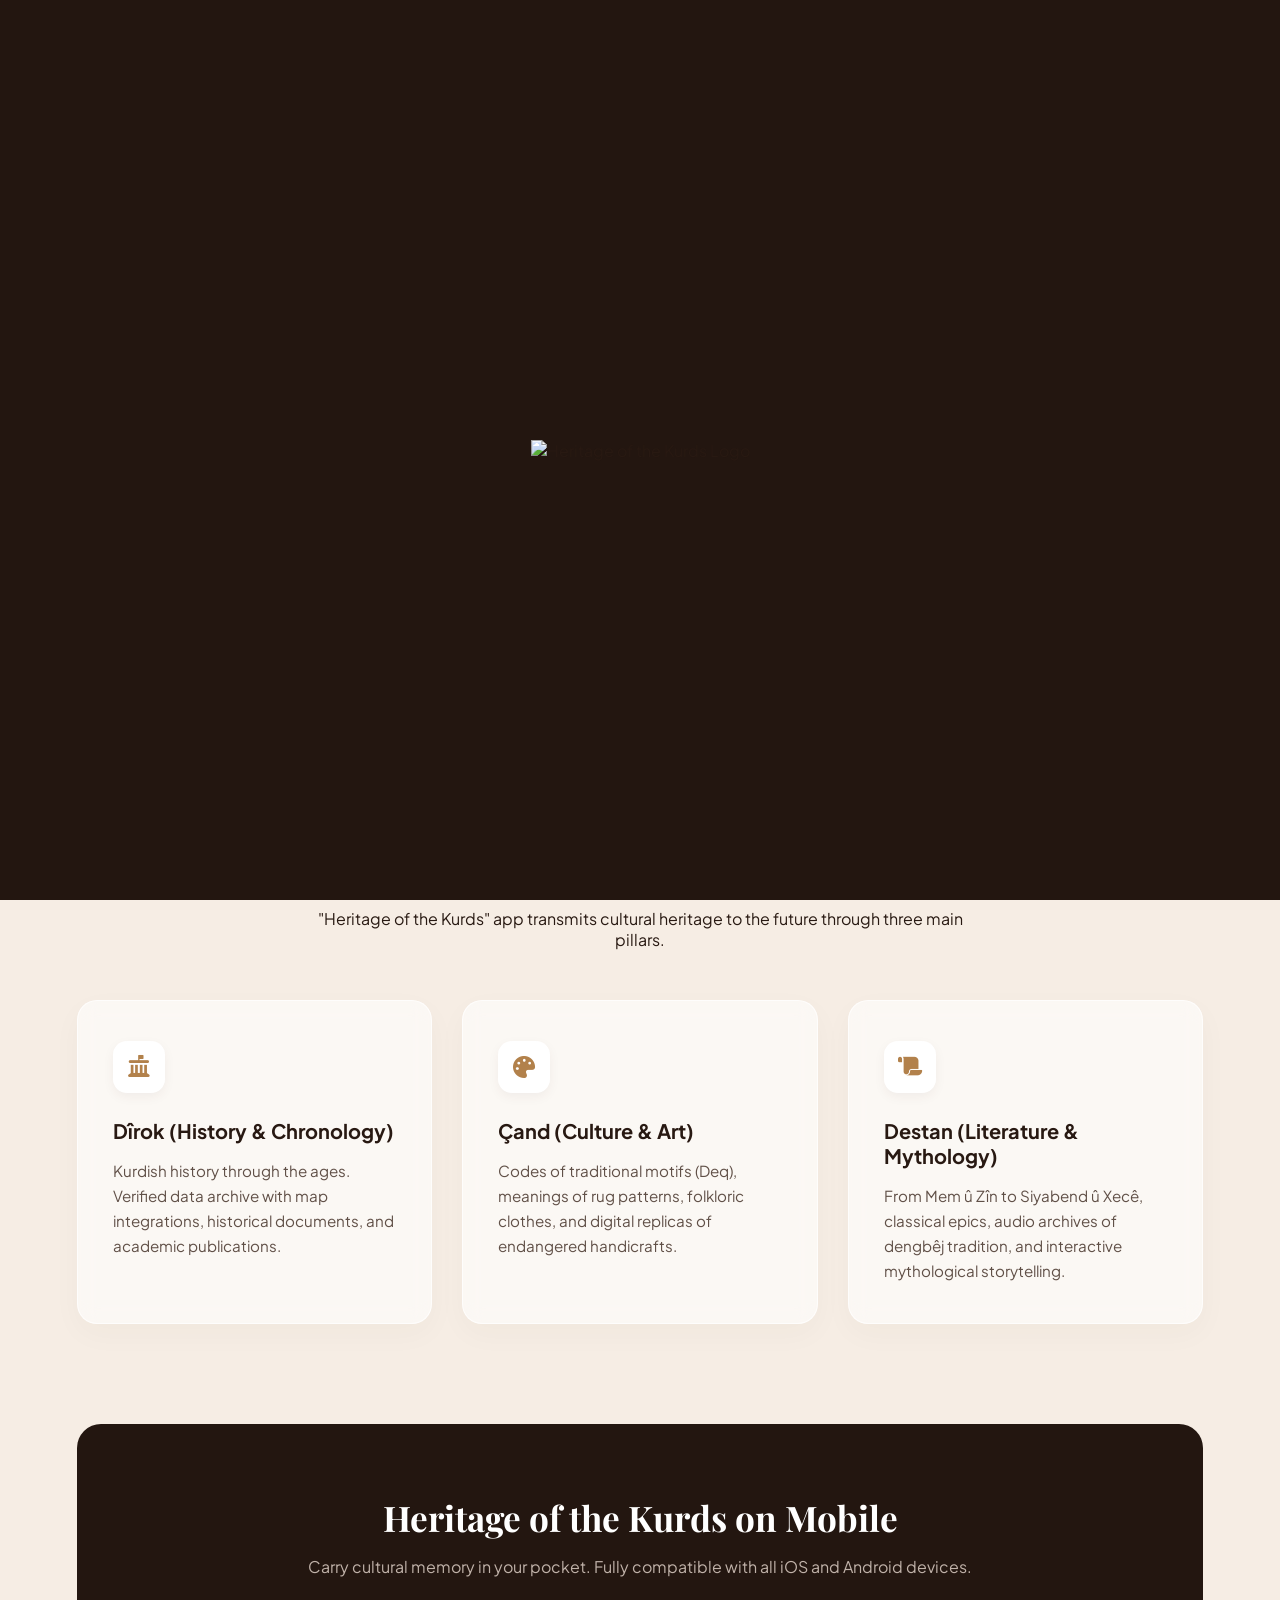
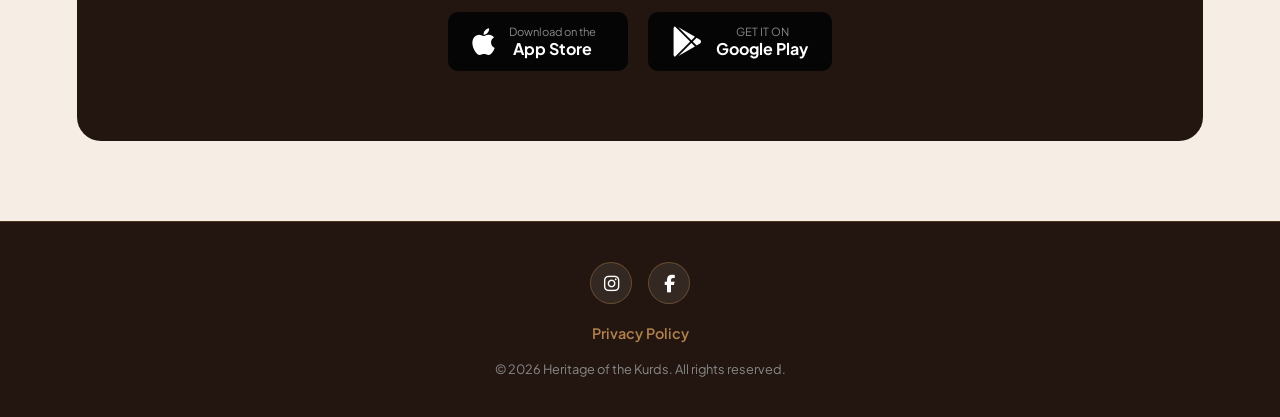
==== index.html @ 9a7c4989 "Gizlilik politikası eklendi" ====
<!DOCTYPE html>
<html lang="en">
<head>
    <meta charset="UTF-8">
    <meta name="viewport" content="width=device-width, initial-scale=1.0">
    <title>Heritage of the Kurds</title>
  
    <meta name="description" content="Heritage of the Kurds - Discover cultural heritage and history.">
    <meta name="robots" content="index, follow">
    <link rel="icon" type="image/x-icon" href="untitled design.png">
    
    <link href="https://fonts.googleapis.com/css2?family=Playfair+Display:ital,wght@0,400;0,700;1,400&family=Plus+Jakarta+Sans:wght@300;400;500;600;700&display=swap" rel="stylesheet">
    <link rel="stylesheet" href="https://cdnjs.cloudflare.com/ajax/libs/font-awesome/6.4.0/css/all.min.css">
    
    <link rel="stylesheet" href="styles.css">
</head>
<body>

    <!-- Splash Screen / Açılış Ekranı -->
    <div id="splash-screen">
        <img src="untitled design.png" alt="Heritage of the Kurds Logo" class="splash-logo">
    </div>

    <div class="kilim-background-canvas"></div>
    <div class="gradient-overlay-canvas"></div>

    <header class="main-header">
        <div class="brand-identity">
            <div class="brand-logo-svg">
                <svg viewBox="0 0 100 100">
                    <path d="M20,90 V45 A30,30 0 0,1 80,45 V90" fill="none" stroke="#b2814b" stroke-width="5.5"/>
                    <path d="M35,90 V50 A15,15 0 0,1 65,50 V90" fill="none" stroke="#b2814b" stroke-width="3.5"/>
                    <circle cx="50" cy="12" r="6" fill="#b2814b"/>
                </svg>
            </div>
            <div class="brand-text">
                <span class="brand-main">HERITAGE OF THE KURDS</span>
                <span class="brand-sub" data-i18n="brand_sub">KURDISH HERITAGE PORTAL</span>
            </div>
        </div>

        <nav class="navigation-menu">
            <ul class="nav-list">
                <li><a href="#ana-sayfa" class="nav-item active" data-i18n="nav_home">Home</a></li>
                <li><a href="#moduller" class="nav-item" data-i18n="nav_features">Platform Features</a></li>
                <li><a href="#indirme" class="nav-item" data-i18n="nav_download">Download App</a></li>
            </ul>
        </nav>

        <div class="language-dropdown-wrapper">
            <button class="lang-trigger-btn" onclick="toggleLangMenu(event)">
                <i class="fa-solid fa-globe"></i> 
                <span id="current-lang-text">English</span> 
                <i class="fa-solid fa-chevron-down"></i>
            </button>
            
            <div class="lang-dropdown-menu" id="langMenu">
                <a href="#" class="lang-opt" data-lang="KBR" data-title="Kurdi ( بادینی )">Kurdi ( بادینی )</a>
                <a href="#" class="lang-opt" data-lang="KSR" data-title="Kurdi ( سورانی )">Kurdi ( سورانی )</a>
                <a href="#" class="lang-opt" data-lang="AR" data-title="عربي">عربي</a>
                <a href="#" class="lang-opt" data-lang="TR" data-title="Türkçe">Türkçe</a>
                <a href="#" class="lang-opt active" data-lang="EN" data-title="English">English</a>
            </div>
        </div>
    </header>

    <section id="ana-sayfa" class="hero-showcase">
        <div class="hero-left-billboard">
            <div class="badge-announcement" data-i18n="hero_badge">Next Generation Digital Archive Platform</div>
            <h1 data-i18n="hero_title">HERITAGE OF A NATION,<br><span class="highlight-text">CARRIED TO THE FUTURE.</span></h1>
            <p data-i18n="hero_desc">We revitalize thousands of years of Kurdish culture, deep-rooted oral literature, unique handicrafts, and historical chronology in the digital world. Join us on this journey to leave a mark on the future, discover a rich heritage, and introduce these values to the world.</p>
            
            <div class="hero-action-cluster">
                <a href="#indirme" class="action-btn-primary"><i class="fa-solid fa-cloud-arrow-down"></i> <span data-i18n="btn_discover">Discover App</span></a>
                <a href="#moduller" class="action-btn-secondary" data-i18n="btn_features">Explore Features</a>
            </div>

            <div class="kurdish-sun-vector-bg">☀️</div>
        </div>

        <div class="hero-right-mockups">
            <div class="multidevice-viewport">
                <div class="window-frame desktop-frame">
                    <img src="https://images.unsplash.com/photo-1457369804613-52c61a468e7d?auto=format&fit=crop&w=1000&q=80" alt="Kadim Belgeler ve Tarih Arşivi" class="screenshot-img">
                </div>
                <div class="window-frame phone-frame">
                    <img src="kurds-ii-22.png" alt="Tarihi Coğrafya ve Hafıza" class="screenshot-img">
                </div>
            </div>
        </div>
    </section>

    <section id="moduller" class="core-modules-section">
        <div class="section-header-center">
            <h2 data-i18n="mod_sec_title">App Content & Digital Layers</h2>
            <p data-i18n="mod_sec_desc">"Heritage of the Kurds" app transmits cultural heritage to the future through three main pillars.</p>
        </div>

        <div class="modules-showcase-grid">
            <div class="module-glass-card">
                <div class="module-badge-icon"><i class="fa-solid fa-landmark-flag"></i></div>
                <h3 data-i18n="mod_1_title">Dîrok (History & Chronology)</h3>
                <p data-i18n="mod_1_desc">Kurdish history through the ages. Verified data archive with map integrations, historical documents, and academic publications.</p>
            </div>

            <div class="module-glass-card">
                <div class="module-badge-icon"><i class="fa-solid fa-palette"></i></div>
                <h3 data-i18n="mod_2_title">Çand (Culture & Art)</h3>
                <p data-i18n="mod_2_desc">Codes of traditional motifs (Deq), meanings of rug patterns, folkloric clothes, and digital replicas of endangered handicrafts.</p>
            </div>

            <div class="module-glass-card">
                <div class="module-badge-icon"><i class="fa-solid fa-scroll"></i></div>
                <h3 data-i18n="mod_3_title">Destan (Literature & Mythology)</h3>
                <p data-i18n="mod_3_desc">From Mem û Zîn to Siyabend û Xecê, classical epics, audio archives of dengbêj tradition, and interactive mythological storytelling.</p>
            </div>
        </div>
    </section>

    <section id="indirme" class="app-download-jumbotron">
        <div class="jumbotron-inner">
            <h2 data-i18n="app_sec_title">Heritage of the Kurds on Mobile</h2>
            <p data-i18n="app_sec_desc">Carry cultural memory in your pocket. Fully compatible with all iOS and Android devices.</p>
            
            <div class="app-market-badges">
                <a href="#" class="market-badge-link">
                    <i class="fa-brands fa-apple"></i>
                    <div class="badge-text-strings">
                        <span>Download on the</span>
                        <strong>App Store</strong>
                    </div>
                </a>
                <a href="#" class="market-badge-link">
                    <i class="fa-brands fa-google-play"></i>
                    <div class="badge-text-strings">
                        <span>GET IT ON</span>
                        <strong>Google Play</strong>
                    </div>
                </a>
            </div>
        </div>
    </section>

    <!-- Footer Section -->
    <footer class="main-footer">
        <div class="footer-content">
            <div class="footer-socials">
                <a href="https://www.instagram.com/heritageofthekurds" rel="noopener noreferrer" aria-label="Instagram"><i class="fa-brands fa-instagram"></i></a>
                <a href="https://www.facebook.com/share/1KEZ8xLC3k/" rel="noopener noreferrer" aria-label="Facebook"><i class="fa-brands fa-facebook-f"></i></a>
            </div>
            <div class="footer-links">
                <a href="privacy.html" data-i18n="footer_privacy">Privacy Policy</a>
            </div>
            <p class="footer-copy">&copy; 2026 Heritage of the Kurds. All rights reserved.</p>
        </div>
    </footer>

    <!-- Privacy Policy Modal -->
    <div id="privacy-modal" class="modal-overlay">
        <div class="modal-box">
            <button class="modal-close-btn" onclick="closePrivacyModal()">&times;</button>
            <h3 data-i18n="privacy_modal_title">Privacy Policy</h3>
            <div class="modal-body" data-i18n="privacy_modal_body">
                <p>Welcome to Heritage of the Kurds. We value your privacy and are committed to protecting your personal data.</p>
                <p>We do not track or sell your personal information. Data collected through mobile applications is used strictly to enhance your user experience and preserve digital archive accessibility.</p>
            </div>
        </div>
    </div>

    <script>
        // Splash Screen Timer
        window.addEventListener('load', () => {
            setTimeout(() => {
                const splash = document.getElementById('splash-screen');
                if (splash) {
                    splash.classList.add('hide');
                }
            }, 2500);
        });

        // Privacy Policy Modal Controls
        function openPrivacyModal(e) {
            e.preventDefault();
            document.getElementById('privacy-modal').classList.add('show');
        }

        function closePrivacyModal() {
            document.getElementById('privacy-modal').classList.remove('show');
        }

        const translations = {
            "KBR": {
                "brand_sub": "PORTALA MÎRASA KURDÎ",
                "nav_home": "Malper",
                "nav_features": "Taybetmendî",
                "nav_download": "Daxistin",
                "hero_badge": "Platforma Arşîva Dîjîtal a Nifşê Nû",
                "hero_title": "MÎRASÊ MÎLLETEKÎ, <br><span class='highlight-text'>TÊ VEGUHASTIN BÛ PAŞEROJÊ.</span>",
                "hero_desc": "Em çanda Kurdî ya bi hezaransalî, edebiyata devkî ya kûr, hunerên destan yên bêhemta û kronolojiya dîrokî di cîhana dîjîtal de ji nû ve zindî dikin. Ji bo ku hûn şopekê li paşerojê bihêlin, mîraseke dewlemend keşf bikin û van nirxan di cîhanê de bidin nasîn, hûn jî beşdarî vê rêwîtiyê bibin.",
                "btn_discover": "Aplikasyonê Keşf Bikin",
                "btn_features": "Taybetmendiyan Binihêrin",
                "mod_sec_title": "Naveroka Sepanê & Qatên Dîjîtal",
                "mod_sec_desc": "Serlêdana 'Heritage of the Kurds' mirasa çandî bi sê stûnên sereke veduhêze paşerojê.",
                "mod_1_title": "Dîrok (Tarih û Kronolojî)",
                "mod_1_desc": "Dîroka Kurdan di nav serdeman de. Arşîva daneyan bi nexşe, belgeyên dîrokî û weşanan.",
                "mod_2_title": "Çand (Kültür û Huner)",
                "mod_2_desc": "Şîfreyên motîfên kevneşopî (Deq), wateya şêweyên kîlîman û cil û bergên folklorî.",
                "mod_3_title": "Destan (Edebiyat û Mîtolojî)",
                "mod_3_desc": "Ji Mem û Zînê heta Siyabend û Xecê destanên klasîk û arşîvên dengbêjiyê.",
                "app_sec_title": "Heritage of the Kurds Di Cîhana Mobil De",
                "app_sec_desc": "Hafızaya çandî di bêrîka xwe de hilgirin. Ji bo hemî amûrên iOS û Android-ê hevaheng e.",
                "footer_privacy": "Siyaseta Siyasî",
                "privacy_modal_title": "Siyaseta Siyasî",
                "privacy_modal_body": "<p>Bi xêr hatin Heritage of the Kurds. Em ji bo parastina agahdariyên we yên kesane girîngiyê didin emniyeta we.</p>"
            },
            "KSR": {
                "brand_sub": "پۆرتال ی کەلەپووری کوردی",
                "nav_home": "ماڵەوە",
                "nav_features": "تایبەتمەندییەکان",
                "nav_download": "داگرتن",
                "hero_badge": "پلاتفۆرمی ئەرشیفی دیجیتاڵی نەوەی نوێ",
                "hero_title": "کەلەپووری نەتەوەیەک، <br><span class='highlight-text'>دەگوێزرێتەوە بۆ داهاتوو.</span>",
                "hero_desc": "ئێمە کەلتووری هەزاران ساڵەی کوردی، ئەدەبی زارەکی ڕەسەن، دەستکردە ناوازەکان و مێژووی دێرین لە جیهانی دیجیتاڵیدا نوێ دەکەینەوە. بۆ ئەوەی ڕێچکەیەک بۆ داهاتوو جێبهێڵیت، کەلەپوورێکی دەوڵەمەند بدۆزیتەوە و ئەم بەهایانە بە جیهان بناسێنیت، تەواوی ئەم گەشتە بپڕێنەوە.",
                "btn_discover": "ئەپڵیکەیشنەکە بدۆزەرەوە",
                "btn_features": "تایبەتمەندییەکان ببینە",
                "mod_sec_title": "ناوەرۆکی ئەپ و چێنە دیجیتاڵییەکان",
                "mod_sec_desc": "ئەپڵیکەیشنی 'Heritage of the Kurds' کەلەپووری ڕەوشەنبیری لە ڕێگەی سێ کۆڵەکەی سەرەکییەوە دەگوێزێتەوە.",
                "mod_1_title": "مێژوو (Tarih û Kronolojî)",
                "mod_1_desc": "مێژووی کورد لە سەردەمەکاندا. ئەرشیفی بەڵگەنامە مێژووییەکان و نەخشەکان.",
                "mod_2_title": "کەلتوور (Kültür û Huner)",
                "mod_2_desc": "کۆدەکانی نەخشی نەریتی (دەق)، واتا کێشراوەکانی بەرماڵ و جلی فۆلکلۆری.",
                "mod_3_title": "داستان (Edebiyat û Mîtolojî)",
                "mod_3_desc": "لە مەملەکەت و ژینەوە تا سیابەند و خەجێ، داستانە کلاسیکییەکان و ئەرشیفی دەنگبێژ.",
                "app_sec_title": "Heritage of the Kurds لە جیهانی مۆبایلدا",
                "app_sec_desc": "بیرەوەری ڕۆشنبیری لە گیرفانتدا هەڵبگرە. گونجاوە لەگەڵ هەموو ئامێرەکانی iOS و Android.",
                "footer_privacy": "سیاسەتی تایبەتمەندی",
                "privacy_modal_title": "سیاسەتی تایبەتمەندی",
                "privacy_modal_body": "<p>بەخێربێن بۆ Heritage of the Kurds. ئێمە ڕێز لە تایبەتمەندییەکانتان دەگرین.</p>"
            },
            "AR": {
                "brand_sub": "بوابة التراث الكردي",
                "nav_home": "الرئيسية",
                "nav_features": "ميزات المنصة",
                "nav_download": "تحميل التطبيق",
                "hero_badge": "منصة الأرشيف الرقمي للجيل الجديد",
                "hero_title": "تراث أمة، <br><span class='highlight-text'>ينتقل إلى المستقبل.</span>",
                "hero_desc": "نعيد إحياء آلاف السنين من الثقافة الكردية، والأدب الشفهي العريق، والحرف اليدوية الفريدة، والتسلسل الزمني التاريخي في العالم الرقمي. انضم إلى هذه الرحلة لترك أثر في المستقبل، واكتشاف تراث غني، وإبراز هذه القيم للعالم.",
                "btn_discover": "اكتشف التطبيق",
                "btn_features": "استكشف الميزات",
                "mod_sec_title": "محتوى التطبيق والطبقات الرقمية",
                "mod_sec_desc": "ينقل تطبيق 'Heritage of the Kurds' التراث الثقافي إلى المستقبل عبر ثلاثة أعمدة رئيسية.",
                "mod_1_title": "التاريخ (التاريخ والتسلسل الزمني)",
                "mod_1_desc": "التاريخ الكردي عبر العصور. أرشيف بيانات موثق مع تكامل الخرائط والوثائق التاريخية.",
                "mod_2_title": "الثقافة (الثقافة والفن)",
                "mod_2_desc": "رموز الزخارف التقليدية (الندق)، ومعاني أنماط السجاد، والملابس الفلكلورية.",
                "mod_3_title": "الملحمة (الأدب والميثولوجيا)",
                "mod_3_desc": "من مم وزين إلى سيابند وخجي، الملاحم الكلاسيكية وأرشيفات الصوت للغناء الشعبي.",
                "app_sec_title": "Heritage of the Kurds في عالم الهواتف",
                "app_sec_desc": "احمل الذاكرة الثقافية في جيبك. متوافق تماماً مع جميع أجهزة iOS و Android.",
                "footer_privacy": "سياسة الخصوصية",
                "privacy_modal_title": "سياسة الخصوصية",
                "privacy_modal_body": "<p>مرحباً بكم في Heritage of the Kurds. نحن نلتزم بحماية خصوصيتكم وبيناتكم الشخصية.</p>"
            },
            "TR": {
                "brand_sub": "KÜRT MİRASI PORTALI",
                "nav_home": "Ana Sayfa",
                "nav_features": "Platform Özellikleri",
                "nav_download": "Uygulamayı İndir",
                "hero_badge": "Yeni Nesil Dijital Arşiv Platformu",
                "hero_title": "BİR MİLLETİN MİRASI,<br><span class='highlight-text'>GELECEĞE TAŞINIYOR.</span>",
                "hero_desc": "Binlerce yıllık Kürt kültürünü, köklü sözlü edebiyatını, eşsiz el sanatlarını ve tarihsel kronolojisini dijital dünyada yeniden canlandırıyoruz. Geleceğe iz bırakmak, zengin bir mirasi keşfetmek ve bu değerleri dünyaya tanıtmak için siz de bu yolculuğa katılın.",
                "btn_discover": "Uygulamayı Keşfet",
                "btn_features": "Özellikleri İncele",
                "mod_sec_title": "Uygulama İçeriği & Dijital Katmanlar",
                "mod_sec_desc": "\"Heritage of the Kurds\" uygulaması, kültürel mirasi üç ana sütun üzerinden geleceğe aktarır.",
                "mod_1_title": "Dîrok (Tarih ve Kronoloji)",
                "mod_1_desc": "Çağlar boyunca Kürt tarihi. Harita entegrasyonları, tarihi belgeler, akademik yayınlar ve kronolojik zaman tüneli ile doğrulanmış veri arşivi.",
                "mod_2_title": "Çand (Kültür ve Sanat)",
                "mod_2_desc": "Geleneksel motiflerin şifreleri (Deq), kilim desenlerinin anlamları, folklorik kıyafetler ve kaybolmaya yüz tutmuş el sanatlarının dijital replikaları.",
                "mod_3_title": "Destan (Edebiyat ve Mitoloji)",
                "mod_3_desc": "Mem û Zîn'den Siyabend û Xecê'ye kadar klasik destanlar, dengbêjlik geleneğinin ses arşivleri ve interaktif mitolojik hikaye anlatımları.",
                "app_sec_title": "Heritage of the Kurds Mobil Dünyada",
                "app_sec_desc": "Kültürel hafızayı cebinizde taşıyın. Tüm iOS ve Android cihazlarla tam uyumlu, akıcı arayüz deneyimi.",
                "footer_privacy": "Gizlilik Politikası",
                "privacy_modal_title": "Gizlilik Politikası",
                "privacy_modal_body": "<p>Heritage of the Kurds'a hoş geldiniz. Gizliliğinize önem veriyor ve kişisel verilerinizi koruyoruz.</p>"
            },
            "EN": {
                "brand_sub": "KURDISH HERITAGE PORTAL",
                "nav_home": "Home",
                "nav_features": "Platform Features",
                "nav_download": "Download App",
                "hero_badge": "Next Generation Digital Archive Platform",
                "hero_title": "HERITAGE OF A NATION,<br><span class='highlight-text'>CARRIED TO THE FUTURE.</span>",
                "hero_desc": "We revitalize thousands of years of Kurdish culture, deep-rooted oral literature, unique handicrafts, and historical chronology in the digital world. Join us on this journey to leave a mark on the future, discover a rich heritage, and introduce these values to the world.",
                "btn_discover": "Discover App",
                "btn_features": "Explore Features",
                "mod_sec_title": "App Content & Digital Layers",
                "mod_sec_desc": "\"Heritage of the Kurds\" app transmits cultural heritage to the future through three main pillars.",
                "mod_1_title": "Dîrok (History & Chronology)",
                "mod_1_desc": "Kurdish history through the ages. Verified data archive with map integrations, historical documents, and academic publications.",
                "mod_2_title": "Çand (Culture & Art)",
                "mod_2_desc": "Codes of traditional motifs (Deq), meanings of rug patterns, folkloric clothes, and digital replicas of endangered handicrafts.",
                "mod_3_title": "Destan (Literature & Mythology)",
                "mod_3_desc": "From Mem û Zîn to Siyabend û Xecê, classical epics, audio archives of dengbêj tradition, and interactive mythological storytelling.",
                "app_sec_title": "Heritage of the Kurds on Mobile",
                "app_sec_desc": "Carry cultural memory in your pocket. Fully compatible with all iOS and Android devices.",
                "footer_privacy": "Privacy Policy",
                "privacy_modal_title": "Privacy Policy",
                "privacy_modal_body": "<p>Welcome to Heritage of the Kurds. We value your privacy and are committed to protecting your personal data.</p><p>We do not track or sell your personal information. Data collected through mobile applications is used strictly to enhance your user experience and preserve digital archive accessibility.</p>"
            }
        };

        function toggleLangMenu(event) {
            if(event) event.stopPropagation(); 
            document.getElementById("langMenu").classList.toggle("show");
        }

        document.querySelectorAll('.lang-opt').forEach(item => {
            item.addEventListener('click', function(e) {
                e.preventDefault();

                const langCode = this.getAttribute('data-lang');
                const langTitle = this.getAttribute('data-title');
                
                document.querySelectorAll('.lang-opt').forEach(opt => opt.classList.remove('active'));
                this.classList.add('active');
                document.getElementById('current-lang-text').innerText = langTitle;

                if (langCode === "AR" || langCode === "KSR") {
                    document.documentElement.dir = "rtl";
                } else {
                    document.documentElement.dir = "ltr";
                }

                if (translations[langCode]) {
                    const langData = translations[langCode];
                    
                    document.querySelectorAll('[data-i18n]').forEach(element => {
                        const key = element.getAttribute('data-i18n');
                        if (langData[key]) {
                            element.innerHTML = langData[key];
                        }
                    });
                }

                document.getElementById("langMenu").classList.remove("show");
            });
        });

        window.addEventListener('click', function() {
            const menu = document.getElementById("langMenu");
            if(menu) menu.classList.remove("show");
        });
    </script>
</body>
</html>
---- styles.css ----
*, *::before, *::after {
    margin: 0;
    padding: 0;
    box-sizing: border-box;
}

:root {
    --bg-cream-canvas: #f6ede4;   
    --panel-ebony-dark: #231610;  
    --gold-ochre: #b2814b;        
    --gold-ochre-hover: #966737;
    --heritage-blue: #1b365d;     
    --text-primary: #281912;
    --text-muted: #605047;
    --white-pure: #ffffff;

    --nav-height: 80px;
    --z-background: 1;
    --z-overlay: 2;
    --z-content: 5;
    --z-header: 1000;
    --z-dropdown: 1001;
}

html {
    scroll-behavior: smooth;
}

body {
    background-color: var(--bg-cream-canvas);
    color: var(--text-primary);
    font-family: 'Plus Jakarta Sans', sans-serif;
    overflow-x: hidden;
    position: relative;
    min-height: 100vh;
    padding-top: var(--nav-height);
}

/* Splash Screen (Açılış Ekranı) Styles */
#splash-screen {
    position: fixed;
    top: 0;
    left: 0;
    width: 100vw;
    height: 100vh;
    background-color: var(--panel-ebony-dark);
    display: flex;
    justify-content: center;
    align-items: center;
    z-index: 99999;
    opacity: 1;
    transition: opacity 0.8s ease, visibility 0.8s ease;
}

#splash-screen.hide {
    opacity: 0;
    visibility: hidden;
    pointer-events: none;
}

.splash-logo {
    max-width: 220px;
    max-height: 220px;
    width: auto;
    height: auto;
    object-fit: contain;
    animation: pulseLogo 2s infinite ease-in-out;
}

@keyframes pulseLogo {
    0% { transform: scale(0.96); opacity: 0.9; }
    50% { transform: scale(1.04); opacity: 1; }
    100% { transform: scale(0.96); opacity: 0.9; }
}

.kilim-background-canvas {
    position: absolute;
    top: 0;
    right: 0;
    width: 45%;
    height: 750px;
    background-image: url('https://images.unsplash.com/photo-1578301978693-85fa9c0320b9?auto=format&fit=crop&w=1200&q=90');
    background-size: cover;
    background-position: center top;
    z-index: var(--z-background);
    pointer-events: none;
}

.gradient-overlay-canvas {
    position: absolute;
    top: 0;
    right: 0;
    width: 50%;
    height: 750px;
    background: linear-gradient(to left, rgba(246, 237, 228, 0) 20%, rgba(246, 237, 228, 1) 95%);
    z-index: var(--z-overlay);
    pointer-events: none;
}

.main-header {
    position: fixed;
    top: 0;
    left: 0;
    width: 100%;
    height: var(--nav-height);
    z-index: var(--z-header);
    display: flex;
    justify-content: space-between;
    align-items: center;
    padding: 0 6%;
    background: rgba(20, 15, 12, 0.85);
    backdrop-filter: blur(12px);
    -webkit-backdrop-filter: blur(12px);
    border-bottom: 1px solid rgba(178, 129, 75, 0.3);
    box-shadow: 0 4px 20px rgba(0, 0, 0, 0.25);
}

.brand-identity {
    display: flex;
    align-items: center;
    gap: 15px;
}

.brand-logo-svg {
    width: 45px;
    height: 45px;
}

.brand-text {
    display: flex;
    flex-direction: column;
    line-height: 1.15;
}

.brand-main {
    font-family: 'Playfair Display', serif;
    font-weight: 700;
    font-size: 1.3rem;
    letter-spacing: 0.5px;
    color: var(--white-pure);
}

.brand-sub {
    font-size: 0.8rem;
    font-weight: 600;
    color: var(--gold-ochre);
    letter-spacing: 2px;
}

.nav-list {
    display: flex;
    align-items: center;
    list-style: none;
    gap: 30px;
}

.nav-item {
    text-decoration: none;
    color: var(--white-pure);
    font-weight: 500;
    font-size: 0.95rem;
    padding: 6px 12px;
    border-radius: 6px;
    transition: all 0.3s ease;
}

.nav-item:hover, 
.nav-item.active {
    color: var(--gold-ochre);
    background: rgba(255, 255, 255, 0.08);
}

.nav-item.active {
    border-bottom: 2px solid var(--gold-ochre);
    border-radius: 6px 6px 0 0;
}

/* Dil Seçici Dropdown */
.language-dropdown-wrapper {
    position: relative;
}

.lang-trigger-btn {
    background: rgba(255, 255, 255, 0.12);
    color: var(--white-pure);
    border: 1px solid rgba(178, 129, 75, 0.5);
    padding: 8px 16px;
    border-radius: 20px;
    font-weight: 500;
    font-size: 0.9rem;
    cursor: pointer;
    display: flex;
    align-items: center;
    gap: 8px;
    transition: all 0.3s ease;
}

.lang-trigger-btn:hover {
    background: rgba(178, 129, 75, 0.3);
    border-color: var(--gold-ochre);
}

.lang-dropdown-menu {
    position: absolute;
    top: calc(100% + 10px);
    right: 0;
    background-color: #1a1410;
    border: 1px solid var(--gold-ochre);
    border-radius: 12px;
    box-shadow: 0 10px 30px rgba(0, 0, 0, 0.5);
    width: 160px;
    padding: 8px 0;
    opacity: 0;
    visibility: hidden;
    transform: translateY(-10px);
    transition: all 0.25s ease;
    z-index: var(--z-dropdown);
}

.lang-dropdown-menu.show {
    opacity: 1;
    visibility: visible;
    transform: translateY(0);
}

.lang-opt {
    display: block;
    padding: 10px 20px;
    text-decoration: none;
    color: #e0e0e0;
    font-size: 0.9rem;
    font-weight: 500;
    transition: all 0.2s ease;
}

.lang-opt:hover, 
.lang-opt.active {
    background-color: var(--gold-ochre);
    color: var(--white-pure);
}

.hero-showcase {
    display: flex;
    padding: 40px 6% 70px 6%;
    align-items: center;
    position: relative;
    z-index: var(--z-content);
}

.hero-left-billboard {
    flex: 1.1;
    background-color: var(--panel-ebony-dark);
    padding: 60px 50px;
    border-radius: 24px 0 0 24px;
    box-shadow: -15px 20px 45px rgba(0, 0, 0, 0.18);
    position: relative;
}

.badge-announcement {
    display: inline-block;
    background-color: rgba(178, 129, 75, 0.15);
    color: var(--gold-ochre);
    padding: 10px 18px;
    border-radius: 30px;
    font-size: 0.75rem;
    font-weight: 700;
    text-transform: uppercase;
    margin-bottom: 25px;
}

.hero-left-billboard h1 {
    color: var(--white-pure);
    font-family: 'Playfair Display', serif;
    font-size: 2.8rem;
    font-weight: 700;
    line-height: 1.25;
    margin-bottom: 25px;
}

.highlight-text {
    color: var(--gold-ochre);
}

.hero-left-billboard p {
    color: #cfc2ba;
    font-size: 1.05rem;
    line-height: 1.7;
    margin-bottom: 40px;
}

.hero-action-cluster {
    display: flex;
    gap: 20px;
    flex-wrap: wrap;
}

.action-btn-primary {
    background-color: var(--gold-ochre);
    color: var(--white-pure);
    text-decoration: none;
    padding: 15px 32px;
    border-radius: 30px;
    font-weight: 700;
    font-size: 0.95rem;
    transition: all 0.3s ease;
}

.action-btn-primary:hover {
    background-color: var(--gold-ochre-hover);
    transform: translateY(-2px);
}

.action-btn-secondary {
    border: 2px solid rgba(255, 255, 255, 0.2);
    color: var(--white-pure);
    text-decoration: none;
    padding: 13px 32px;
    border-radius: 30px;
    font-weight: 600;
    font-size: 0.95rem;
    transition: all 0.3s ease;
}

.action-btn-secondary:hover {
    background: rgba(255, 255, 255, 0.1);
}

.kurdish-sun-vector-bg {
    position: absolute;
    bottom: -30px;
    left: -30px;
    font-size: 5.5rem;
    opacity: 0.05;
    pointer-events: none;
}

.hero-right-mockups {
    flex: 0.9;
    display: flex;
    justify-content: center;
    align-items: center;
}

.multidevice-viewport {
    position: relative;
    width: 100%;
    max-width: 520px;
    height: 360px;
}

.window-frame {
    background-color: #0f0a07;
    border: 8px solid #0f0a07;
    box-shadow: 0 30px 60px rgba(0, 0, 0, 0.35);
    overflow: hidden;
    transition: transform 0.4s ease;
}

.window-frame:hover {
    transform: scale(1.02);
}

.desktop-frame {
    width: 100%;
    height: 290px;
    border-radius: 12px;
}

.phone-frame {
    position: absolute;
    width: 38%;
    height: 220px;
    bottom: -20px;
    left: -15px;
    border-radius: 18px;
    border-width: 6px;
    z-index: 5;
}

.screenshot-img {
    width: 100%;
    height: 100%;
    object-fit: cover;
    filter: sepia(10%) contrast(105%);
}

.core-modules-section {
    padding: 80px 6%;
}

.section-header-center {
    text-align: center;
    max-width: 650px;
    margin: 0 auto 50px auto;
}

.section-header-center h2 {
    font-family: 'Playfair Display', serif;
    font-size: 2.2rem;
    margin-bottom: 15px;
}

.modules-showcase-grid {
    display: grid;
    grid-template-columns: repeat(auto-fit, minmax(280px, 1fr));
    gap: 30px;
}

.module-glass-card {
    background: rgba(255, 255, 255, 0.6);
    backdrop-filter: blur(10px);
    -webkit-backdrop-filter: blur(10px);
    border: 1px solid rgba(255, 255, 255, 0.7);
    border-radius: 20px;
    padding: 40px 35px;
    box-shadow: 0 10px 30px rgba(68, 50, 40, 0.03);
    transition: transform 0.3s ease;
}

.module-glass-card:hover {
    transform: translateY(-5px);
}

.module-badge-icon {
    width: 52px;
    height: 52px;
    background-color: var(--white-pure);
    color: var(--gold-ochre);
    border-radius: 14px;
    display: flex;
    align-items: center;
    justify-content: center;
    font-size: 1.35rem;
    margin-bottom: 25px;
    box-shadow: 0 4px 12px rgba(0,0,0,0.05);
}

.module-glass-card h3 {
    font-size: 1.25rem;
    font-weight: 700;
    margin-bottom: 15px;
}

.module-glass-card p {
    font-size: 0.95rem;
    color: var(--text-muted);
    line-height: 1.65;
}

.app-download-jumbotron {
    background-color: var(--panel-ebony-dark);
    margin: 20px 6% 80px 6%;
    padding: 70px 30px;
    border-radius: 24px;
    text-align: center;
    color: var(--white-pure);
}

.jumbotron-inner h2 {
    font-family: 'Playfair Display', serif;
    font-size: 2.2rem;
    margin-bottom: 15px;
}

.jumbotron-inner p {
    color: #c0b2a9;
    margin-bottom: 35px;
}

.app-market-badges {
    display: flex;
    justify-content: center;
    gap: 20px;
    flex-wrap: wrap;
}

.market-badge-link {
    background-color: #050505;
    color: var(--white-pure);
    display: flex;
    align-items: center;
    padding: 12px 24px;
    border-radius: 10px;
    text-decoration: none;
    min-width: 180px;
    transition: transform 0.2s ease;
}

.market-badge-link:hover {
    transform: translateY(-3px);
}

.market-badge-link i {
    font-size: 1.9rem;
    margin-right: 14px;
}

.badge-text-strings span {
    display: block;
    font-size: 0.7rem;
    color: #888;
}

.badge-text-strings strong {
    display: block;
    font-size: 1rem;
}

/* Footer Section Styles */
.main-footer {
    background-color: var(--panel-ebony-dark);
    border-top: 1px solid rgba(178, 129, 75, 0.3);
    padding: 40px 6%;
    text-align: center;
    color: #c0b2a9;
}

.footer-content {
    display: flex;
    flex-direction: column;
    align-items: center;
    gap: 18px;
}

.footer-socials {
    display: flex;
    gap: 16px;
}

.footer-socials a {
    color: var(--white-pure);
    background: rgba(255, 255, 255, 0.08);
    border: 1px solid rgba(178, 129, 75, 0.4);
    width: 42px;
    height: 42px;
    border-radius: 50%;
    display: flex;
    align-items: center;
    justify-content: center;
    font-size: 1.1rem;
    transition: all 0.3s ease;
    text-decoration: none;
}

.footer-socials a:hover {
    background: var(--gold-ochre);
    color: var(--white-pure);
    transform: translateY(-3px);
}

.footer-links a {
    color: var(--gold-ochre);
    text-decoration: none;
    font-size: 0.9rem;
    font-weight: 600;
    transition: color 0.2s ease;
}

.footer-links a:hover {
    text-decoration: underline;
    color: var(--white-pure);
}

.footer-copy {
    font-size: 0.8rem;
    color: #888;
}

/* Privacy Modal Styles */
.modal-overlay {
    position: fixed;
    top: 0;
    left: 0;
    width: 100vw;
    height: 100vh;
    background: rgba(0, 0, 0, 0.7);
    backdrop-filter: blur(6px);
    display: flex;
    align-items: center;
    justify-content: center;
    z-index: 10000;
    opacity: 0;
    visibility: hidden;
    transition: all 0.3s ease;
    padding: 20px;
}

.modal-overlay.show {
    opacity: 1;
    visibility: visible;
}

.modal-box {
    background-color: var(--panel-ebony-dark);
    border: 1px solid var(--gold-ochre);
    border-radius: 18px;
    max-width: 500px;
    width: 100%;
    padding: 30px;
    color: var(--white-pure);
    position: relative;
    box-shadow: 0 20px 40px rgba(0,0,0,0.5);
}

.modal-close-btn {
    position: absolute;
    top: 15px;
    right: 20px;
    background: none;
    border: none;
    color: var(--white-pure);
    font-size: 1.8rem;
    cursor: pointer;
}

.modal-box h3 {
    font-family: 'Playfair Display', serif;
    color: var(--gold-ochre);
    font-size: 1.5rem;
    margin-bottom: 15px;
}

.modal-body p {
    font-size: 0.9rem;
    line-height: 1.6;
    color: #cfc2ba;
    margin-bottom: 10px;
}

/* Mobil / Responsive Düzenlemeler */
@media (max-width: 992px) {
    :root {
        --nav-height: auto;
    }

    body {
        padding-top: 130px;
    }

    .splash-logo {
        max-width: 150px;
    }

    .main-header {
        flex-direction: column;
        gap: 15px;
        padding: 15px 6%;
        position: absolute; 
    }

    .nav-list {
        gap: 15px;
        flex-wrap: wrap;
        justify-content: center;
    }

    .hero-showcase {
        flex-direction: column;
        gap: 40px;
        padding-top: 20px;
    }

    .hero-left-billboard {
        border-radius: 24px;
        width: 100%;
        padding: 40px 30px;
    }

    .hero-left-billboard h1 {
        font-size: 2.1rem;
    }

    .kilim-background-canvas, 
    .gradient-overlay-canvas {
        width: 100%;
        opacity: 0.15;
    }

    .multidevice-viewport {
        height: 280px;
    }

    .desktop-frame {
        height: 230px;
    }

    .phone-frame {
        width: 45%;
        height: 170px;
        left: 0;
        bottom: -10px;
    }
}
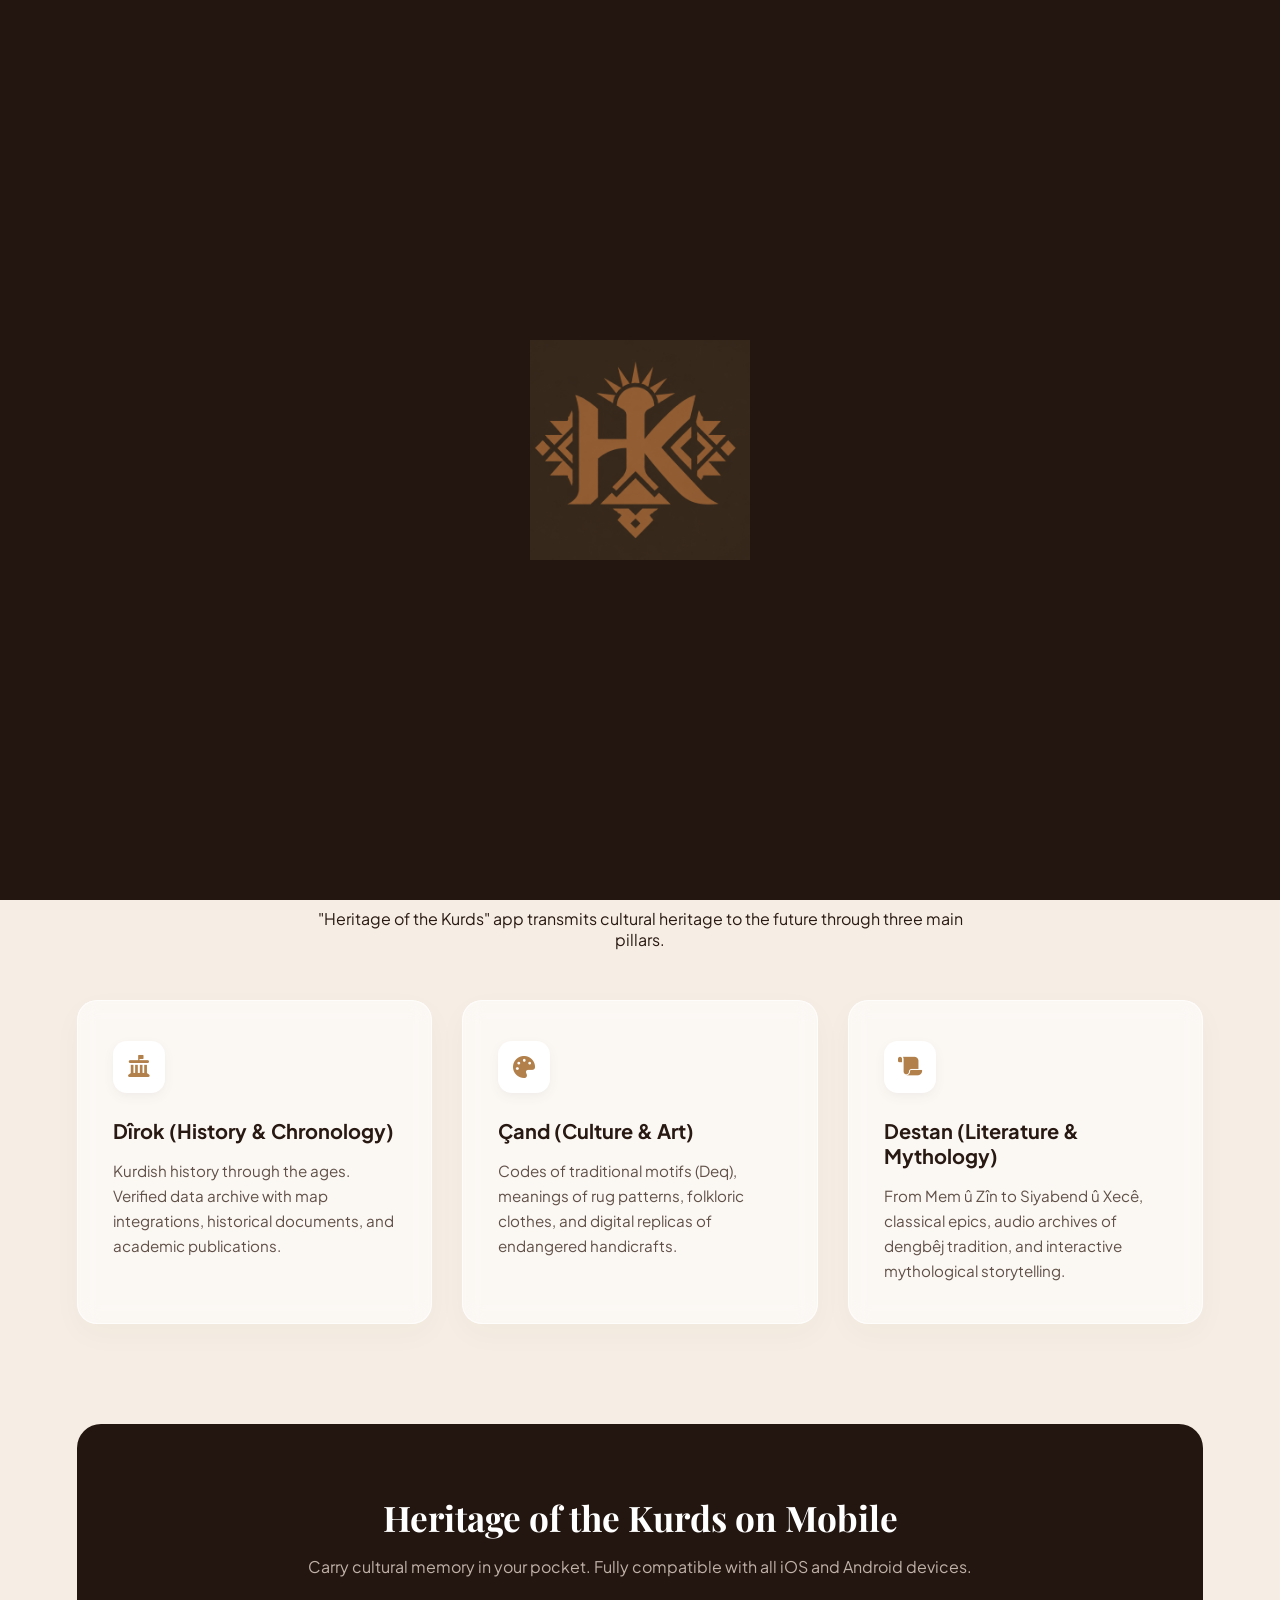
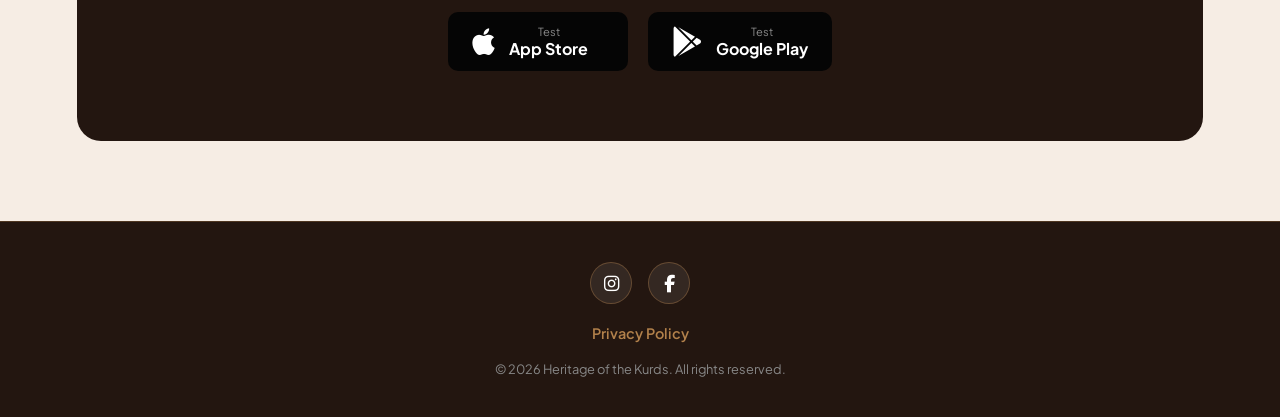
==== commit ea637106: "Logo ismi ve buton linki güncellendi" ====
--- a/index.html
+++ b/index.html
@@ -7,7 +7,7 @@
   
     <meta name="description" content="Heritage of the Kurds - Discover cultural heritage and history.">
     <meta name="robots" content="index, follow">
-    <link rel="icon" type="image/x-icon" href="untitled design.png">
+    <link rel="icon" type="image/x-icon" href="Untitled design.png">
     
     <link href="https://fonts.googleapis.com/css2?family=Playfair+Display:ital,wght@0,400;0,700;1,400&family=Plus+Jakarta+Sans:wght@300;400;500;600;700&display=swap" rel="stylesheet">
     <link rel="stylesheet" href="https://cdnjs.cloudflare.com/ajax/libs/font-awesome/6.4.0/css/all.min.css">
@@ -18,7 +18,7 @@
 
     <!-- Splash Screen / Açılış Ekranı -->
     <div id="splash-screen">
-        <img src="untitled design.png" alt="Heritage of the Kurds Logo" class="splash-logo">
+        <img src="Untitled design.png" alt="Heritage of the Kurds Logo" class="splash-logo">
     </div>
 
     <div class="kilim-background-canvas"></div>
@@ -123,17 +123,17 @@
             <p data-i18n="app_sec_desc">Carry cultural memory in your pocket. Fully compatible with all iOS and Android devices.</p>
             
             <div class="app-market-badges">
-                <a href="#" class="market-badge-link">
+                <a href="https://heritageofthekurdstest.flutterflow.app/" target="_blank" rel="noopener noreferrer" class="market-badge-link">
                     <i class="fa-brands fa-apple"></i>
                     <div class="badge-text-strings">
-                        <span>Download on the</span>
+                        <span>Test</span>
                         <strong>App Store</strong>
                     </div>
                 </a>
-                <a href="#" class="market-badge-link">
+                <a href="https://heritageofthekurdstest.flutterflow.app/" target="_blank" rel="noopener noreferrer" class="market-badge-link">
                     <i class="fa-brands fa-google-play"></i>
                     <div class="badge-text-strings">
-                        <span>GET IT ON</span>
+                        <span>Test</span>
                         <strong>Google Play</strong>
                     </div>
                 </a>
@@ -146,7 +146,7 @@
         <div class="footer-content">
             <div class="footer-socials">
                 <a href="https://www.instagram.com/heritageofthekurds" rel="noopener noreferrer" aria-label="Instagram"><i class="fa-brands fa-instagram"></i></a>
-                <a href="https://www.facebook.com/share/1KEZ8xLC3k/" rel="noopener noreferrer" aria-label="Facebook"><i class="fa-brands fa-facebook-f"></i></a>
+                <a href="https://www.facebook.com/share/1MX2a2Tem4/?mibextid=wwXIfr" rel="noopener noreferrer" aria-label="Facebook"><i class="fa-brands fa-facebook-f"></i></a>
             </div>
             <div class="footer-links">
                 <a href="privacy.html" data-i18n="footer_privacy">Privacy Policy</a>
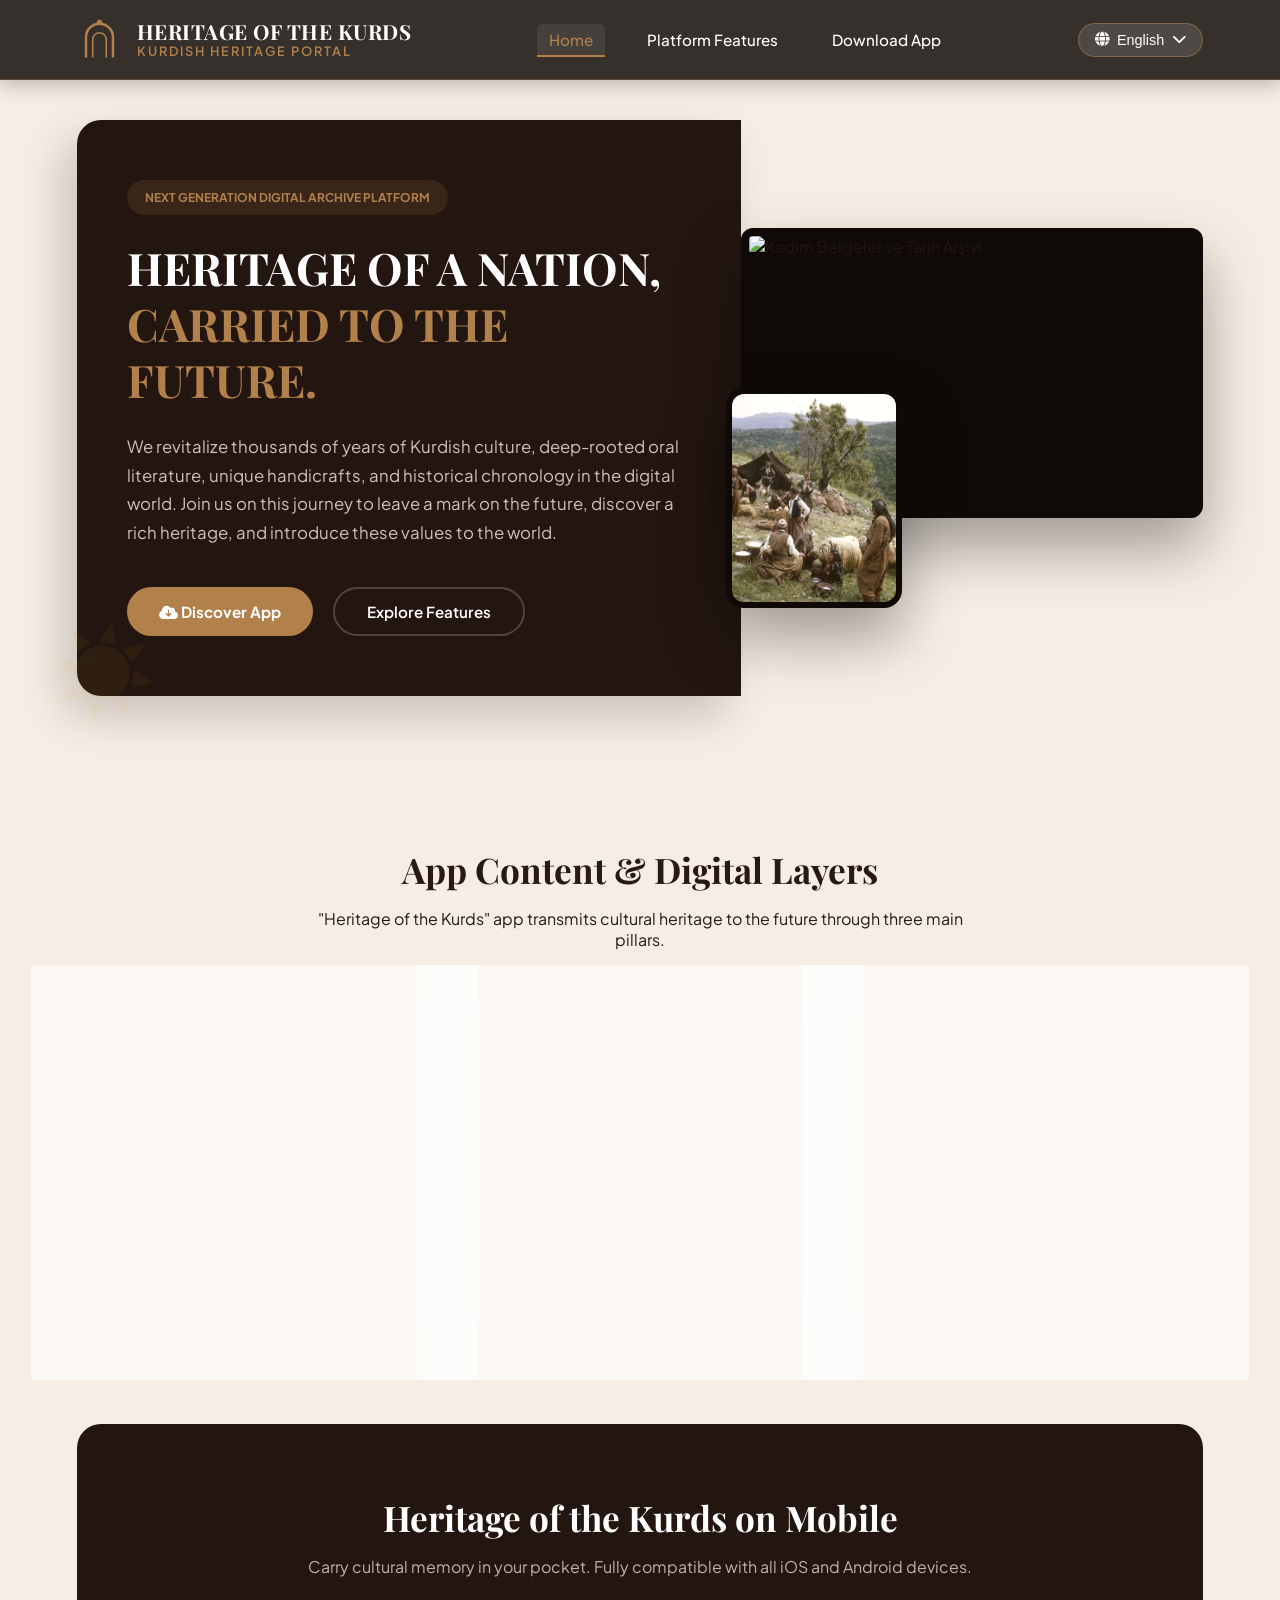
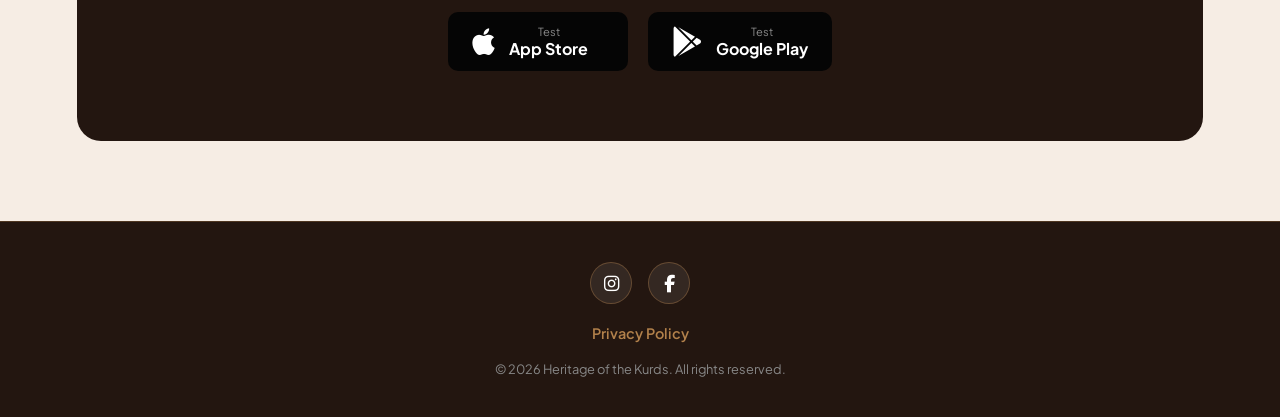
==== commit f95fc3ef: "Resim logo kaldirildi, SVG logosuna gecildi" ====
--- a/index.html
+++ b/index.html
@@ -9,6 +9,7 @@
     <meta name="robots" content="index, follow">
     <link rel="icon" type="image/x-icon" href="Untitled design.png">
     
+    
     <link href="https://fonts.googleapis.com/css2?family=Playfair+Display:ital,wght@0,400;0,700;1,400&family=Plus+Jakarta+Sans:wght@300;400;500;600;700&display=swap" rel="stylesheet">
     <link rel="stylesheet" href="https://cdnjs.cloudflare.com/ajax/libs/font-awesome/6.4.0/css/all.min.css">
     
@@ -16,10 +17,7 @@
 </head>
 <body>
 
-    <!-- Splash Screen / Açılış Ekranı -->
-    <div id="splash-screen">
-        <img src="Untitled design.png" alt="Heritage of the Kurds Logo" class="splash-logo">
-    </div>
+   
 
     <div class="kilim-background-canvas"></div>
     <div class="gradient-overlay-canvas"></div>
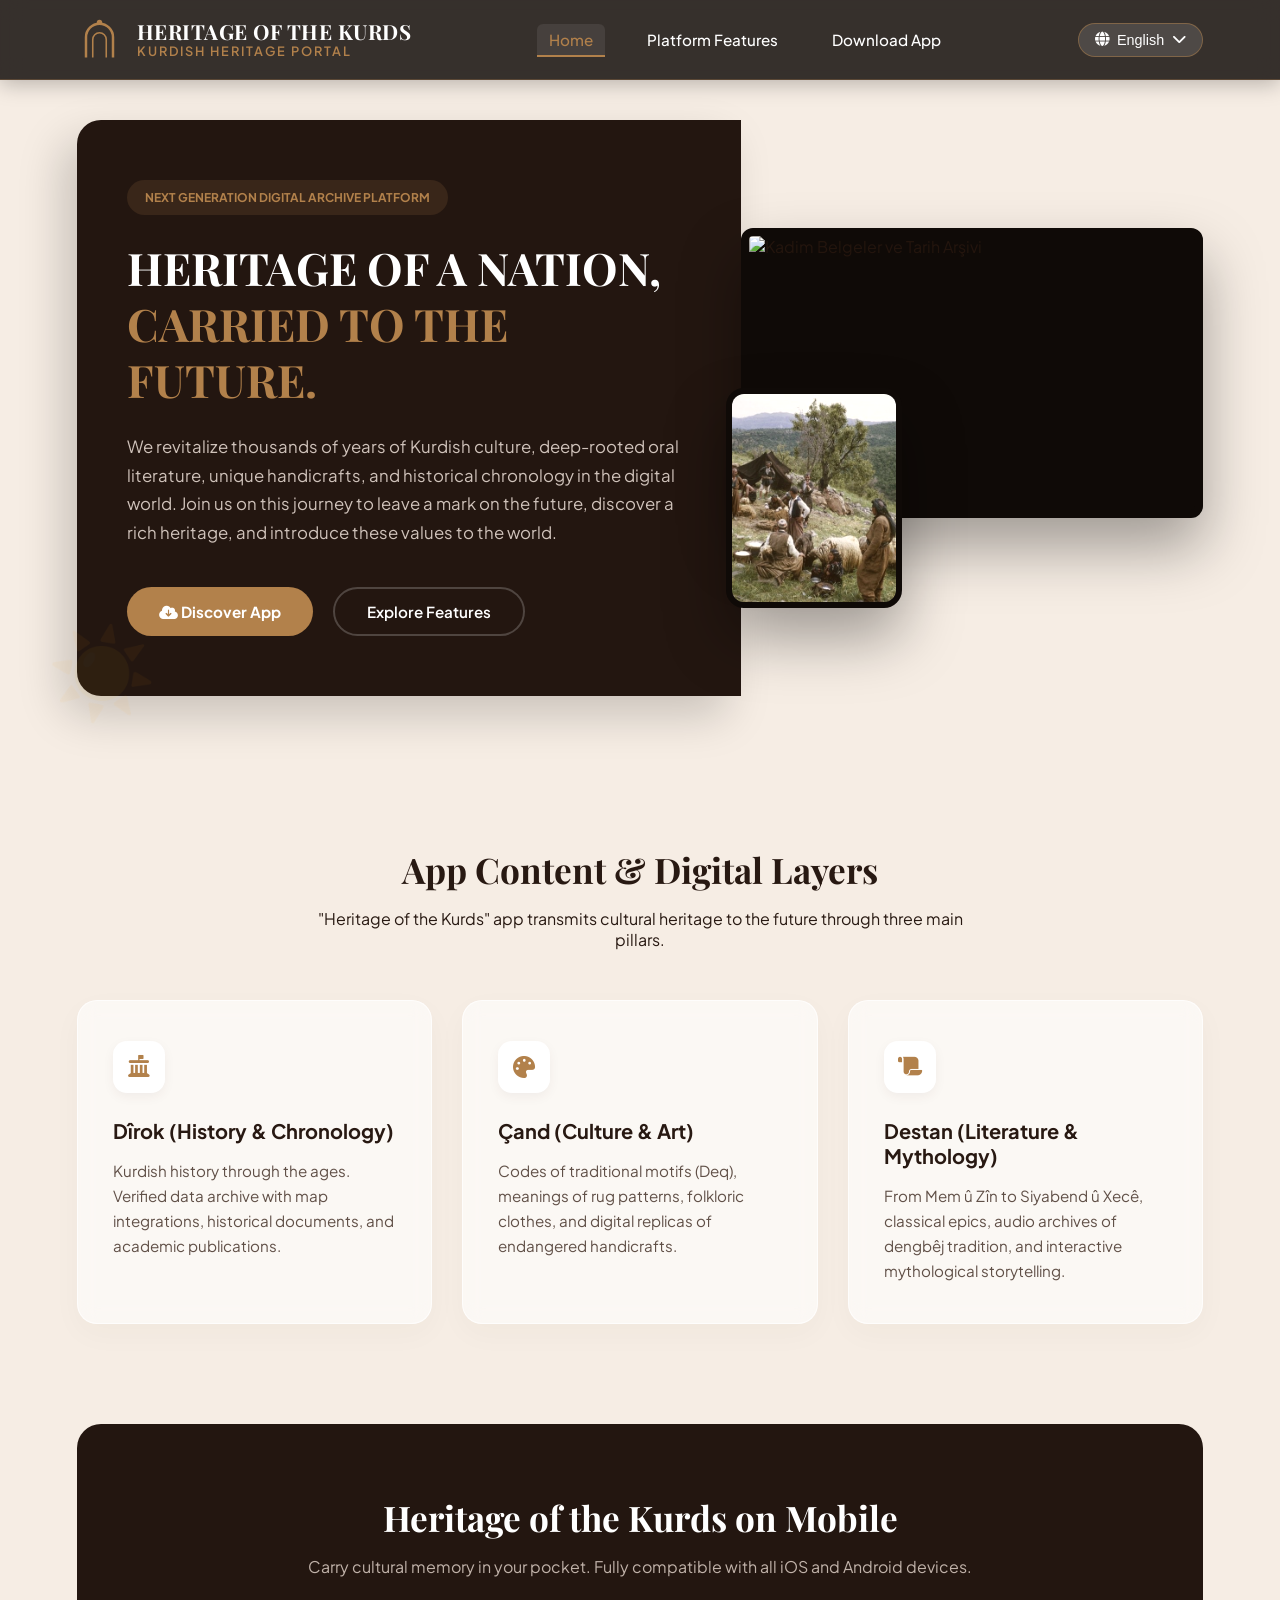
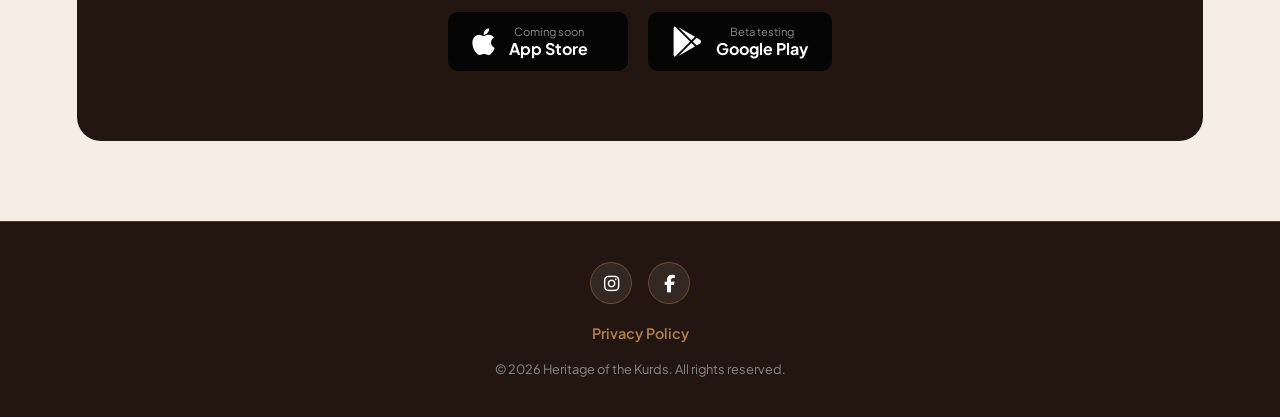
==== commit 0ba9f70c: "Logo ismi ve" ====
--- a/index.html
+++ b/index.html
@@ -124,14 +124,14 @@
                 <a href="https://heritageofthekurdstest.flutterflow.app/" target="_blank" rel="noopener noreferrer" class="market-badge-link">
                     <i class="fa-brands fa-apple"></i>
                     <div class="badge-text-strings">
-                        <span>Test</span>
+                        <span>Coming soon</span>
                         <strong>App Store</strong>
                     </div>
                 </a>
                 <a href="https://heritageofthekurdstest.flutterflow.app/" target="_blank" rel="noopener noreferrer" class="market-badge-link">
                     <i class="fa-brands fa-google-play"></i>
                     <div class="badge-text-strings">
-                        <span>Test</span>
+                        <span>Beta testing</span>
                         <strong>Google Play</strong>
                     </div>
                 </a>
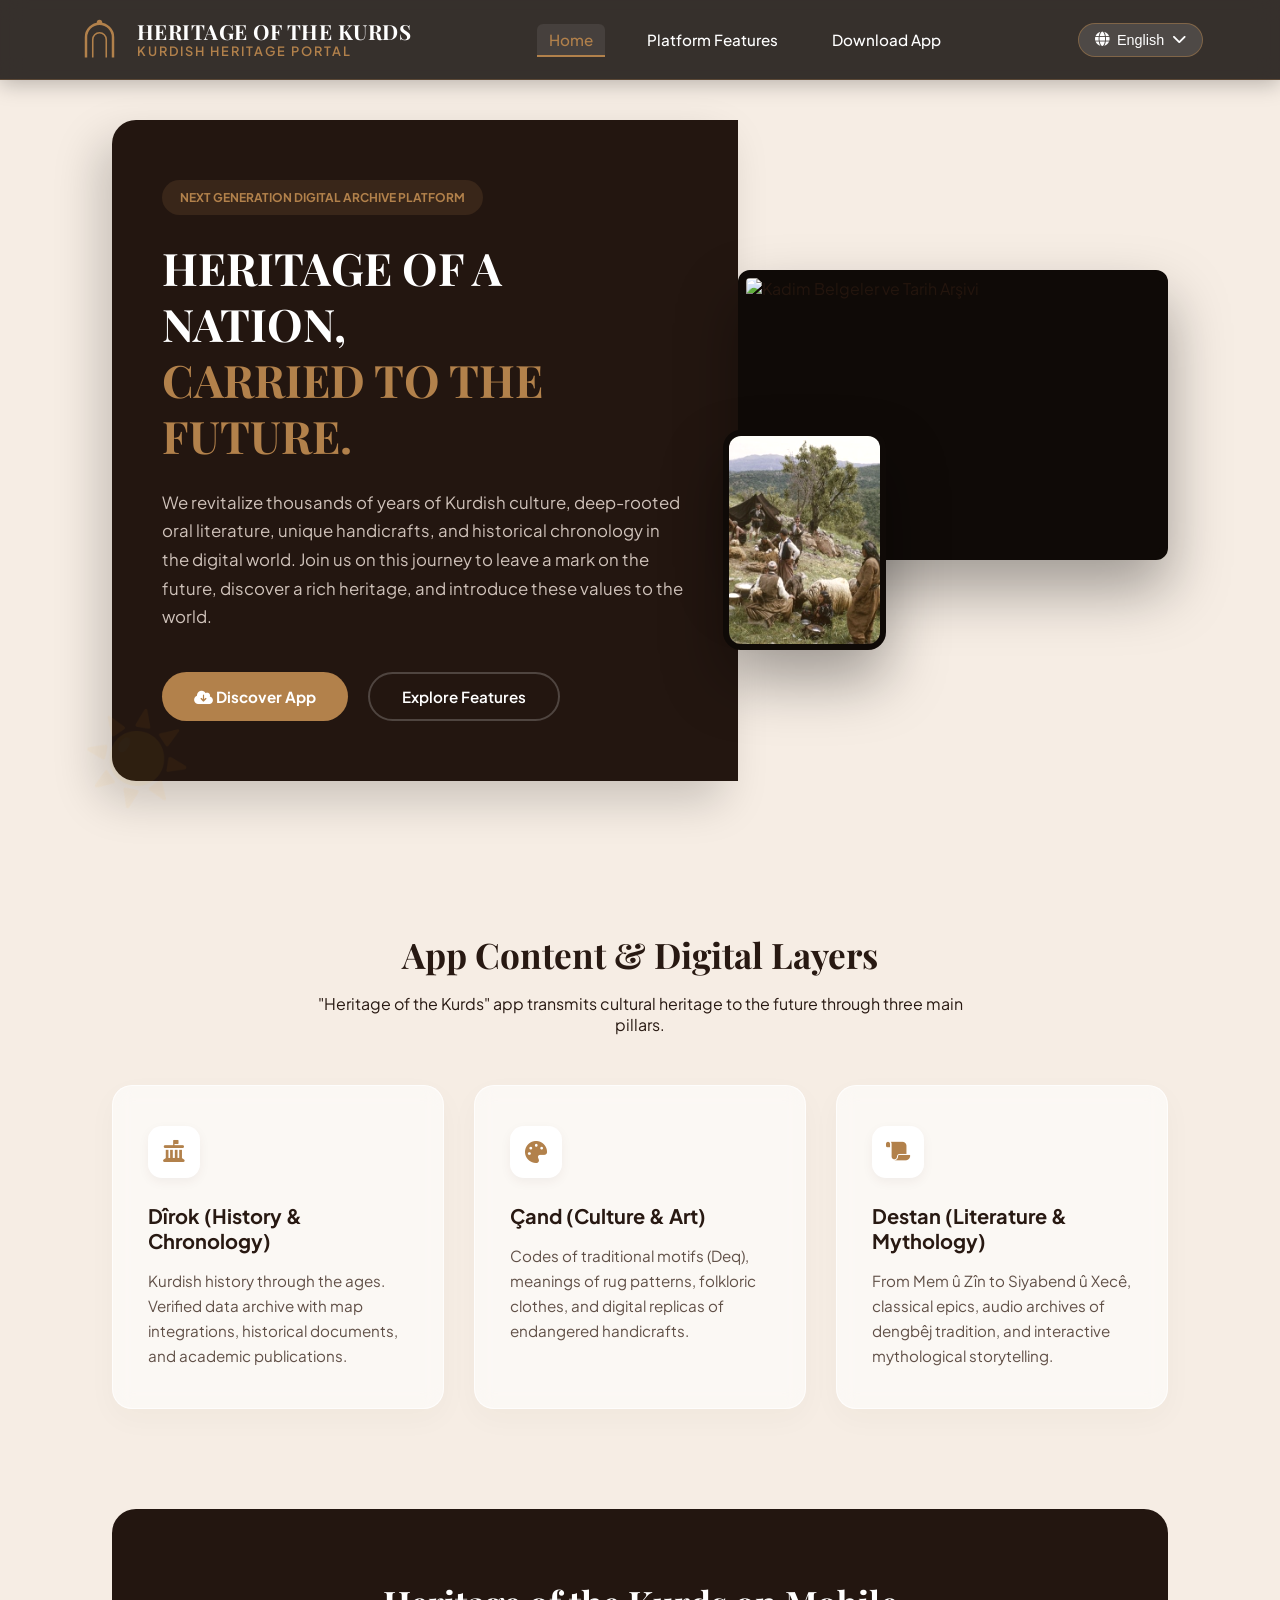
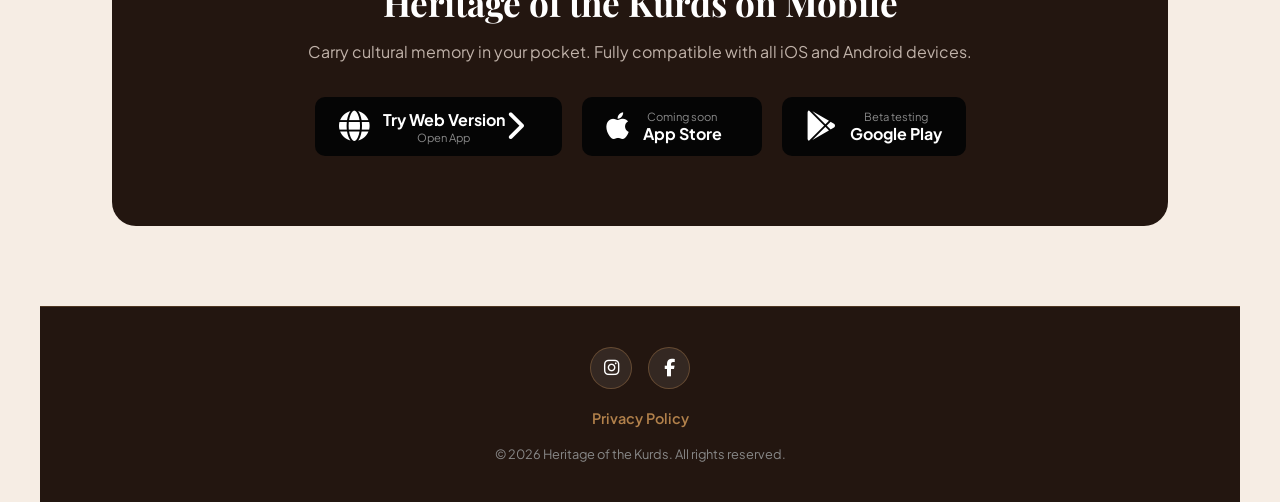
==== commit 360f5453: "Buton tasarimi arkadasimin gonderdigi tasarıma gore guncellendi" ====
--- a/index.html
+++ b/index.html
@@ -119,16 +119,25 @@
         <div class="jumbotron-inner">
             <h2 data-i18n="app_sec_title">Heritage of the Kurds on Mobile</h2>
             <p data-i18n="app_sec_desc">Carry cultural memory in your pocket. Fully compatible with all iOS and Android devices.</p>
-            
             <div class="app-market-badges">
-                <a href="https://heritageofthekurdstest.flutterflow.app/" target="_blank" rel="noopener noreferrer" class="market-badge-link">
+    <!-- 1. Try Web Version -->
+    <a href="https://heritageofthekurdstest.flutterflow.app/" target="_blank" rel="noopener noreferrer" class="market-badge-link custom-badge">
+        <i class="fa-solid fa-globe badge-icon"></i>
+        <div class="badge-text-strings">
+            <strong>Try Web Version</strong>
+            <span>Open App</span>
+        </div>
+        <i class="fa-solid fa-chevron-right badge-arrow"></i>
+    </a>
+            <div class="app-market-badges">
+                <a href="#"  class="market-badge-link custom-badege">
                     <i class="fa-brands fa-apple"></i>
                     <div class="badge-text-strings">
                         <span>Coming soon</span>
                         <strong>App Store</strong>
                     </div>
                 </a>
-                <a href="https://heritageofthekurdstest.flutterflow.app/" target="_blank" rel="noopener noreferrer" class="market-badge-link">
+                <a href="#"  class="market-badge-link custom-badege">
                     <i class="fa-brands fa-google-play"></i>
                     <div class="badge-text-strings">
                         <span>Beta testing</span>
--- a/styles.css
+++ b/styles.css
@@ -34,6 +34,10 @@
     position: relative;
     min-height: 100vh;
     padding-top: var(--nav-height);
+}
+body {
+    max-width: 1200px; /* Ekran ne kadar büyük olursa olsun tasarım bu genişlikte kalır */
+    margin: 0 auto;    /* Sayfayı ekranda tam ortalar */
 }
 
 /* Splash Screen (Açılış Ekranı) Styles */
@@ -376,6 +380,11 @@
     border-width: 6px;
     z-index: 5;
 }
+img {
+    max-width: 100%;
+    height: auto;
+    object-fit: cover; /* Resmin oranını bozmadan kutuya sığdırır */
+}
 
 .screenshot-img {
     width: 100%;
